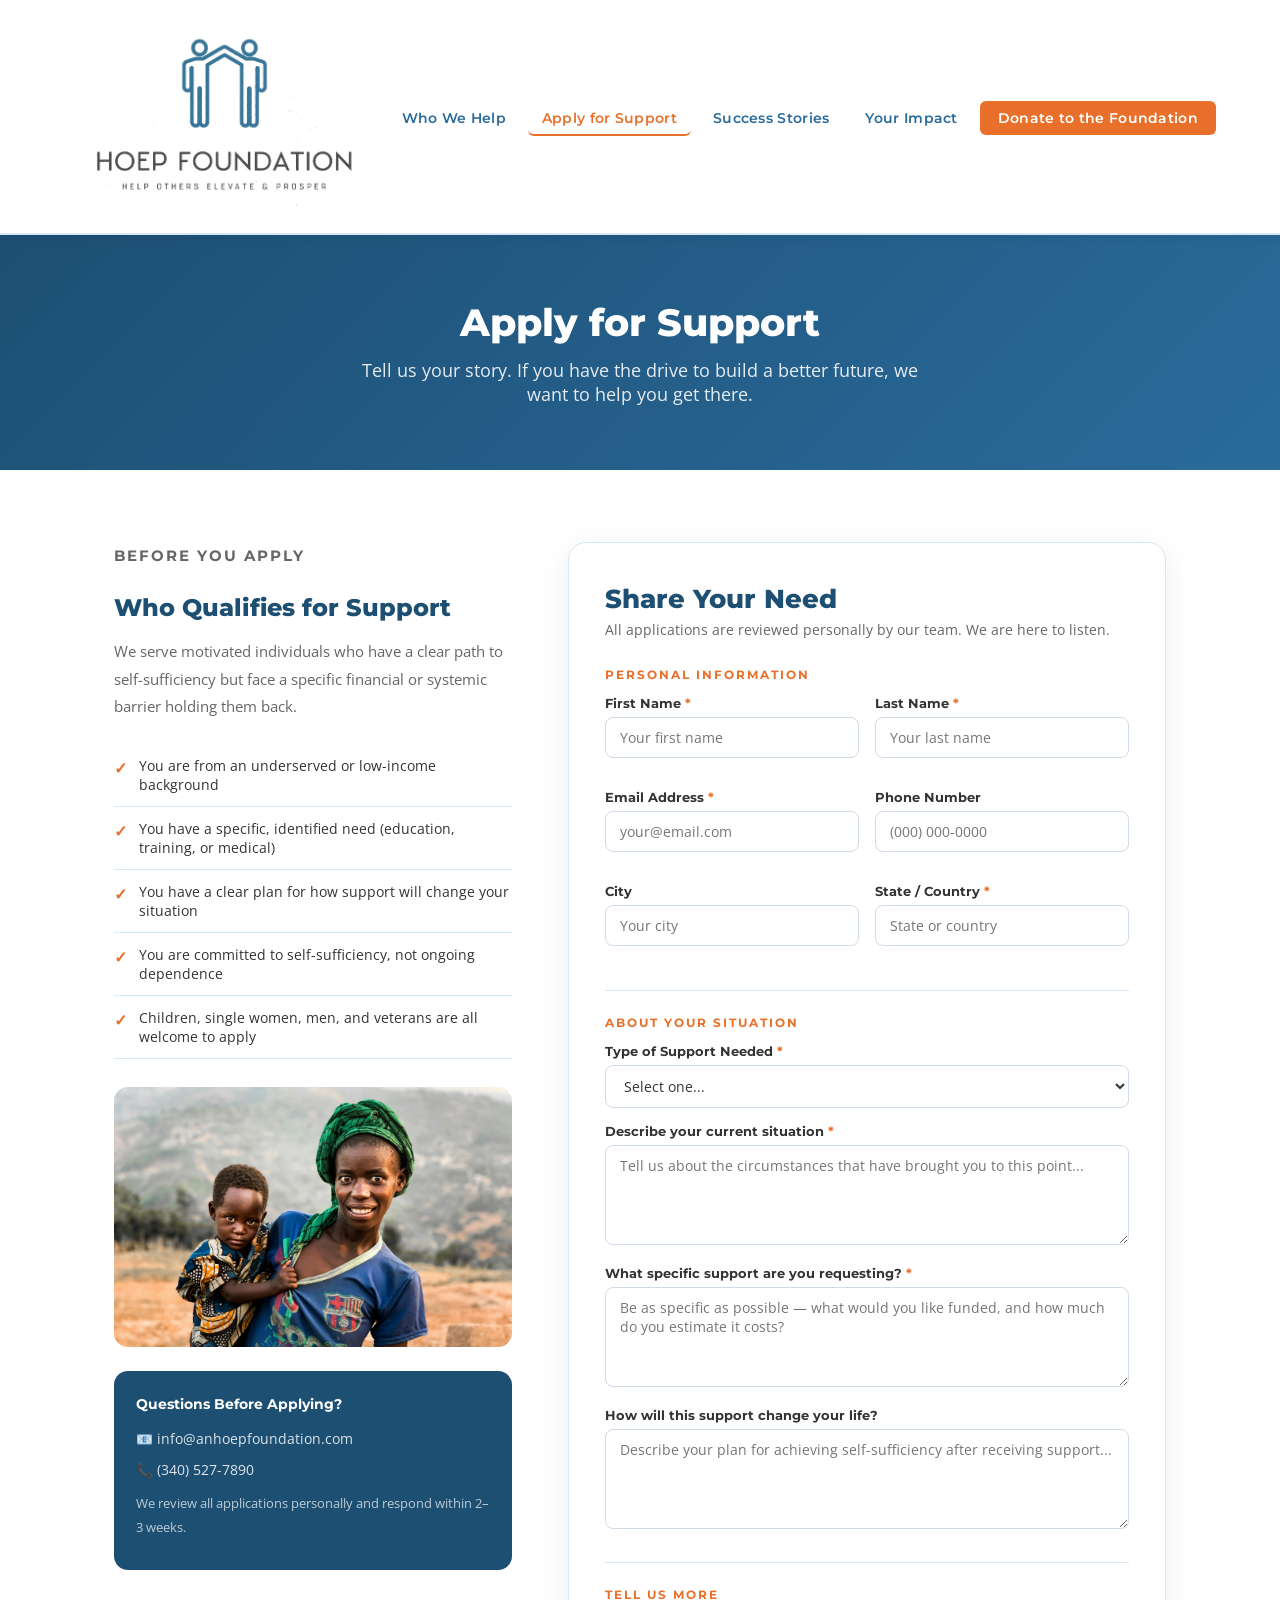
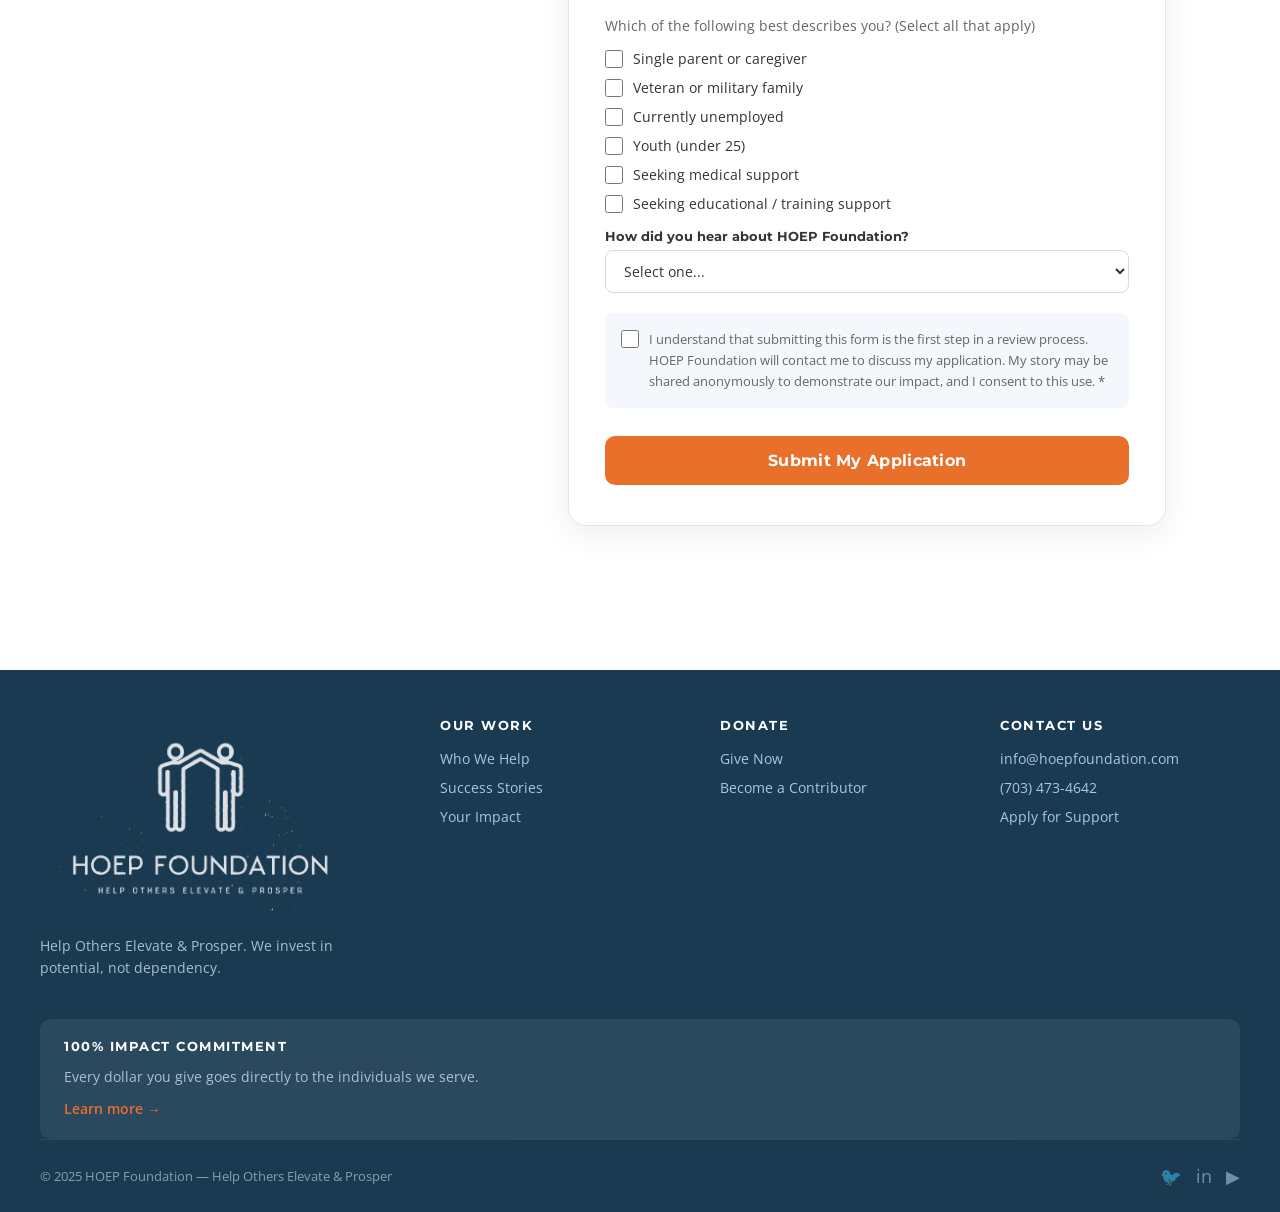
==== apply.html @ 82e65375 "Add website files" ====
<!DOCTYPE html>
<html lang="en">
<head>
<meta charset="UTF-8">
<meta name="viewport" content="width=device-width, initial-scale=1.0">
<title>Apply for Support — HOEP Foundation</title>
<link rel="stylesheet" href="styles.css">
<style>
.apply-layout {
  max-width: 1100px;
  margin: 0 auto;
  padding: 72px 24px;
  display: grid;
  grid-template-columns: 1fr 1.5fr;
  gap: 56px;
  align-items: start;
}

.apply-sidebar h2 {
  font-family: 'Montserrat', sans-serif;
  font-size: 1.5rem;
  font-weight: 800;
  color: var(--blue-dark);
  margin-bottom: 16px;
}

.apply-sidebar p {
  font-size: 0.95rem;
  line-height: 1.8;
  color: var(--gray-mid);
  margin-bottom: 24px;
}

.eligibility-list {
  list-style: none;
  margin-bottom: 28px;
}

.eligibility-list li {
  display: flex;
  gap: 12px;
  align-items: flex-start;
  padding: 12px 0;
  border-bottom: 1px solid var(--blue-light);
  font-size: 0.9rem;
  color: var(--gray-dark);
}

.eligibility-list li::before {
  content: '✓';
  color: var(--orange);
  font-weight: 700;
  font-size: 1rem;
  flex-shrink: 0;
  margin-top: 1px;
}

.apply-image {
  border-radius: 14px;
  overflow: hidden;
  height: 260px;
  margin-bottom: 24px;
}

.apply-image img {
  width: 100%;
  height: 100%;
  object-fit: cover;
}

.apply-contact-box {
  background: var(--blue-dark);
  color: white;
  border-radius: 14px;
  padding: 24px 22px;
}

.apply-contact-box h4 {
  font-family: 'Montserrat', sans-serif;
  font-size: 0.9rem;
  font-weight: 700;
  margin-bottom: 14px;
}

.apply-contact-box p {
  font-size: 0.85rem;
  opacity: 0.85;
  margin-bottom: 6px;
  color: white;
}

.apply-form-wrap {
  background: var(--white);
  border: 1.5px solid var(--blue-light);
  border-radius: 18px;
  padding: 40px 36px;
  box-shadow: 0 8px 32px rgba(0,0,0,0.07);
}

.apply-form-wrap h2 {
  font-family: 'Montserrat', sans-serif;
  font-size: 1.6rem;
  font-weight: 800;
  color: var(--blue-dark);
  margin-bottom: 6px;
}

.apply-form-wrap > p {
  color: var(--gray-mid);
  font-size: 0.9rem;
  margin-bottom: 28px;
}

.form-section-title {
  font-family: 'Montserrat', sans-serif;
  font-size: 0.75rem;
  font-weight: 700;
  text-transform: uppercase;
  letter-spacing: 2px;
  color: var(--orange);
  margin: 28px 0 14px;
  padding-top: 24px;
  border-top: 1.5px solid var(--blue-light);
}

.form-section-title:first-of-type {
  margin-top: 0;
  padding-top: 0;
  border-top: none;
}

.form-row {
  display: grid;
  grid-template-columns: 1fr 1fr;
  gap: 16px;
  margin-bottom: 16px;
}

.form-group { margin-bottom: 16px; }

.form-group label {
  display: block;
  font-family: 'Montserrat', sans-serif;
  font-size: 0.8rem;
  font-weight: 700;
  color: var(--gray-dark);
  margin-bottom: 6px;
}

.form-group label .req { color: var(--orange); }

.form-group input,
.form-group select,
.form-group textarea {
  width: 100%;
  border: 1.5px solid #d0dce8;
  border-radius: 8px;
  padding: 10px 14px;
  font-family: 'Open Sans', sans-serif;
  font-size: 0.9rem;
  color: var(--gray-dark);
  background: var(--white);
  transition: border-color 0.2s, box-shadow 0.2s;
  outline: none;
}

.form-group input:focus,
.form-group select:focus,
.form-group textarea:focus {
  border-color: var(--blue);
  box-shadow: 0 0 0 3px rgba(42,107,156,0.12);
}

.form-group textarea { resize: vertical; min-height: 100px; }

.checkbox-group {
  display: flex;
  flex-direction: column;
  gap: 10px;
  margin-bottom: 16px;
}

.checkbox-item {
  display: flex;
  align-items: flex-start;
  gap: 10px;
  font-size: 0.9rem;
  color: var(--gray-dark);
  cursor: pointer;
}

.checkbox-item input[type="checkbox"] {
  width: 18px;
  height: 18px;
  margin-top: 1px;
  accent-color: var(--blue);
  flex-shrink: 0;
}

.form-consent {
  background: var(--gray-light);
  border-radius: 8px;
  padding: 16px;
  margin: 20px 0;
}

.form-consent p {
  font-size: 0.82rem;
  color: var(--gray-mid);
  line-height: 1.6;
}

.btn-submit {
  width: 100%;
  padding: 15px;
  font-size: 1rem;
  border-radius: 10px;
  margin-top: 8px;
}

.success-message {
  display: none;
  background: #e6f4ea;
  border: 1.5px solid #4caf50;
  border-radius: 10px;
  padding: 20px;
  text-align: center;
  color: #2e7d32;
  font-family: 'Montserrat', sans-serif;
  font-size: 0.95rem;
  font-weight: 600;
  margin-top: 16px;
}

@media (max-width: 768px) {
  .apply-layout { grid-template-columns: 1fr; }
  .form-row { grid-template-columns: 1fr; }
  .apply-form-wrap { padding: 24px 20px; }
}
</style>
</head>
<body>

<nav>
  <div class="nav-inner">
    <a class="nav-logo" href="index.html">
      <img src="logo.png" alt="HOEP Foundation">
    </a>
    <ul class="nav-links">
      <li><a href="who-we-help.html">Who We Help</a></li>
      <li><a href="apply.html" class="active">Apply for Support</a></li>
      <li><a href="success-stories.html">Success Stories</a></li>
      <li><a href="index.html">Your Impact</a></li>
      <li><a href="donate.html" class="btn-donate">Donate to the Foundation</a></li>
    </ul>
  </div>
</nav>

<div class="page-hero">
  <h1>Apply for Support</h1>
  <p>Tell us your story. If you have the drive to build a better future, we want to help you get there.</p>
</div>

<div class="apply-layout">
  <div class="apply-sidebar">
    <p class="section-label">Before You Apply</p>
    <h2>Who Qualifies for Support</h2>
    <p>We serve motivated individuals who have a clear path to self-sufficiency but face a specific financial or systemic barrier holding them back.</p>
    <ul class="eligibility-list">
      <li>You are from an underserved or low-income background</li>
      <li>You have a specific, identified need (education, training, or medical)</li>
      <li>You have a clear plan for how support will change your situation</li>
      <li>You are committed to self-sufficiency, not ongoing dependence</li>
      <li>Children, single women, men, and veterans are all welcome to apply</li>
    </ul>
    <div class="apply-image">
      <img src="women.jpg" alt="Woman looking towards future">
    </div>
    <div class="apply-contact-box">
      <h4>Questions Before Applying?</h4>
      <p>📧 info@anhoepfoundation.com</p>
      <p>📞 (340) 527-7890</p>
      <p style="margin-top:10px;opacity:0.7;font-size:0.82rem;">We review all applications personally and respond within 2–3 weeks.</p>
    </div>
  </div>

  <div class="apply-form-wrap">
    <h2>Share Your Need</h2>
    <p>All applications are reviewed personally by our team. We are here to listen.</p>

    <div id="applyForm">
      <p class="form-section-title">Personal Information</p>
      <div class="form-row">
        <div class="form-group">
          <label>First Name <span class="req">*</span></label>
          <input type="text" placeholder="Your first name">
        </div>
        <div class="form-group">
          <label>Last Name <span class="req">*</span></label>
          <input type="text" placeholder="Your last name">
        </div>
      </div>
      <div class="form-row">
        <div class="form-group">
          <label>Email Address <span class="req">*</span></label>
          <input type="email" placeholder="your@email.com">
        </div>
        <div class="form-group">
          <label>Phone Number</label>
          <input type="tel" placeholder="(000) 000-0000">
        </div>
      </div>
      <div class="form-row">
        <div class="form-group">
          <label>City</label>
          <input type="text" placeholder="Your city">
        </div>
        <div class="form-group">
          <label>State / Country <span class="req">*</span></label>
          <input type="text" placeholder="State or country">
        </div>
      </div>

      <p class="form-section-title">About Your Situation</p>
      <div class="form-group">
        <label>Type of Support Needed <span class="req">*</span></label>
        <select>
          <option value="">Select one...</option>
          <option>Education Funding</option>
          <option>Vocational Training</option>
          <option>Medical Procedure / Surgery</option>
          <option>Micro-Loan / Small Business</option>
          <option>Youth / Child Program</option>
          <option>Elder Care Support</option>
          <option>Other</option>
        </select>
      </div>
      <div class="form-group">
        <label>Describe your current situation <span class="req">*</span></label>
        <textarea placeholder="Tell us about the circumstances that have brought you to this point..."></textarea>
      </div>
      <div class="form-group">
        <label>What specific support are you requesting? <span class="req">*</span></label>
        <textarea placeholder="Be as specific as possible — what would you like funded, and how much do you estimate it costs?"></textarea>
      </div>
      <div class="form-group">
        <label>How will this support change your life?</label>
        <textarea placeholder="Describe your plan for achieving self-sufficiency after receiving support..."></textarea>
      </div>

      <p class="form-section-title">Tell Us More</p>
      <p style="font-size:0.85rem;color:var(--gray-mid);margin-bottom:14px;">Which of the following best describes you? (Select all that apply)</p>
      <div class="checkbox-group">
        <label class="checkbox-item"><input type="checkbox"> Single parent or caregiver</label>
        <label class="checkbox-item"><input type="checkbox"> Veteran or military family</label>
        <label class="checkbox-item"><input type="checkbox"> Currently unemployed</label>
        <label class="checkbox-item"><input type="checkbox"> Youth (under 25)</label>
        <label class="checkbox-item"><input type="checkbox"> Seeking medical support</label>
        <label class="checkbox-item"><input type="checkbox"> Seeking educational / training support</label>
      </div>

      <div class="form-group">
        <label>How did you hear about HOEP Foundation?</label>
        <select>
          <option value="">Select one...</option>
          <option>Social Media</option>
          <option>Word of Mouth / Referral</option>
          <option>Community Organization</option>
          <option>Internet Search</option>
          <option>Other</option>
        </select>
      </div>

      <div class="form-consent">
        <label class="checkbox-item">
          <input type="checkbox">
          <p>I understand that submitting this form is the first step in a review process. HOEP Foundation will contact me to discuss my application. My story may be shared anonymously to demonstrate our impact, and I consent to this use. <span class="req">*</span></p>
        </label>
      </div>

      <button class="btn btn-secondary btn-submit" onclick="submitForm()">Submit My Application</button>
    </div>

    <div class="success-message" id="successMsg">
      🎉 Thank you for sharing your story! We have received your application and our team will reach out within 2–3 weeks. We believe in you.
    </div>
  </div>
</div>

<footer>
  <div class="footer-inner">
    <div class="footer-grid">
      <div class="footer-brand">
        <img src="logo.png" alt="HOEP Foundation">
        <p>Help Others Elevate & Prosper. We invest in potential, not dependency.</p>
      </div>
      <div class="footer-col">
        <h4>Our Work</h4>
        <a href="who-we-help.html">Who We Help</a>
        <a href="success-stories.html">Success Stories</a>
        <a href="index.html">Your Impact</a>
      </div>
      <div class="footer-col">
        <h4>Donate</h4>
        <a href="donate.html">Give Now</a>
        <a href="donate.html">Become a Contributor</a>
      </div>
      <div class="footer-col">
        <h4>Contact Us</h4>
        <a href="mailto:info@anhoepfoundation.com">info@hoepfoundation.com</a>
        <a href="tel:3405277890">(703) 473-4642</a>
        <a href="apply.html">Apply for Support</a>
      </div>
    </div>
    <div class="footer-impact">
      <h4>100% Impact Commitment</h4>
      <p>Every dollar you give goes directly to the individuals we serve.</p>
      <a href="who-we-help.html">Learn more →</a>
    </div>
    <div class="footer-bottom">
      <span>© 2025 HOEP Foundation — Help Others Elevate & Prosper</span>
      <div class="footer-social">
        <a href="#">&#x1F426;</a>
        <a href="#">in</a>
        <a href="#">&#9654;</a>
      </div>
    </div>
  </div>
</footer>

<script>
function submitForm() {
  document.getElementById('applyForm').style.display = 'none';
  document.getElementById('successMsg').style.display = 'block';
  window.scrollTo({ top: document.getElementById('successMsg').offsetTop - 100, behavior: 'smooth' });
}
</script>

</body>
</html>
---- styles.css ----
/* ===== HOEP FOUNDATION GLOBAL STYLES ===== */
@import url('https://fonts.googleapis.com/css2?family=Montserrat:wght@400;500;600;700;800&family=Open+Sans:wght@400;500;600&display=swap');

:root {
  --blue: #2A6B9C;
  --blue-dark: #1d4f73;
  --blue-light: #d6e8f5;
  --orange: #E8702A;
  --orange-light: #f5e6da;
  --gray-dark: #333;
  --gray-mid: #666;
  --gray-light: #f4f7fb;
  --white: #ffffff;
}

* { box-sizing: border-box; margin: 0; padding: 0; }

body {
  font-family: 'Open Sans', sans-serif;
  color: var(--gray-dark);
  background: var(--white);
}

/* ===== NAVBAR ===== */
nav {
  background: var(--white);
  border-bottom: 2px solid var(--blue-light);
  position: sticky;
  top: 0;
  z-index: 100;
  box-shadow: 0 2px 12px rgba(0,0,0,0.07);
}

.nav-inner {
  max-width: 1200px;
  margin: 0 auto;
  display: flex;
  align-items: center;
  justify-content: space-between;
  padding: 14px 24px;
}

.nav-logo img {
  height: 200px;
  width: auto;
}

.nav-links {
  display: flex;
  align-items: center;
  gap: 8px;
  list-style: none;
}

.nav-links a {
  text-decoration: none;
  font-family: 'Montserrat', sans-serif;
  font-size: 0.85rem;
  font-weight: 600;
  color: var(--blue);
  padding: 8px 14px;
  border-radius: 6px;
  transition: all 0.2s;
  letter-spacing: 0.3px;
}

.nav-links a:hover {
  background: var(--blue-light);
  color: var(--blue-dark);
}

.nav-links a.active {
  color: var(--orange);
  border-bottom: 2px solid var(--orange);
}

.nav-links .btn-donate {
  background: var(--orange);
  color: var(--white) !important;
  border-radius: 6px;
  padding: 9px 18px;
  border-bottom: none !important;
}

.nav-links .btn-donate:hover {
  background: #c85e20;
}

/* ===== BUTTONS ===== */
.btn {
  display: inline-block;
  padding: 12px 28px;
  border-radius: 6px;
  font-family: 'Montserrat', sans-serif;
  font-size: 0.9rem;
  font-weight: 700;
  text-decoration: none;
  cursor: pointer;
  border: none;
  transition: all 0.2s;
  letter-spacing: 0.3px;
}

.btn-primary {
  background: var(--blue);
  color: var(--white);
}

.btn-primary:hover { background: var(--blue-dark); }

.btn-secondary {
  background: var(--orange);
  color: var(--white);
}

.btn-secondary:hover { background: #c85e20; }

.btn-outline {
  background: transparent;
  color: var(--blue);
  border: 2px solid var(--blue);
}

.btn-outline:hover {
  background: var(--blue);
  color: var(--white);
}

/* ===== FOOTER ===== */
footer {
  background: #1a3a52;
  color: #cce0ef;
  padding: 48px 24px 24px;
  margin-top: 72px;
}

.footer-inner {
  max-width: 1200px;
  margin: 0 auto;
}

.footer-grid {
  display: grid;
  grid-template-columns: 1.5fr 1fr 1fr 1fr;
  gap: 40px;
  margin-bottom: 40px;
}

.footer-brand img {
  height: 200px;
  margin-bottom: 12px;
  filter: brightness(0) invert(1);
  opacity: 0.85;
}

.footer-brand p {
  font-size: 0.85rem;
  line-height: 1.6;
  opacity: 0.8;
}

.footer-col h4 {
  font-family: 'Montserrat', sans-serif;
  font-size: 0.8rem;
  font-weight: 700;
  text-transform: uppercase;
  letter-spacing: 1.5px;
  color: var(--white);
  margin-bottom: 16px;
}

.footer-col a {
  display: block;
  color: #a8c8e0;
  text-decoration: none;
  font-size: 0.88rem;
  margin-bottom: 10px;
  transition: color 0.2s;
}

.footer-col a:hover { color: var(--white); }

.footer-impact {
  background: rgba(255,255,255,0.07);
  border-radius: 10px;
  padding: 20px 24px;
}

.footer-impact h4 {
  font-family: 'Montserrat', sans-serif;
  font-size: 0.8rem;
  font-weight: 700;
  text-transform: uppercase;
  letter-spacing: 1.5px;
  color: var(--white);
  margin-bottom: 12px;
}

.footer-impact p {
  font-size: 0.85rem;
  line-height: 1.6;
  opacity: 0.8;
  margin-bottom: 10px;
}

.footer-impact a {
  color: var(--orange);
  font-size: 0.85rem;
  text-decoration: none;
  font-weight: 600;
}

.footer-bottom {
  border-top: 1px solid rgba(255,255,255,0.12);
  padding-top: 24px;
  display: flex;
  justify-content: space-between;
  align-items: center;
  font-size: 0.82rem;
  opacity: 0.6;
}

.footer-social {
  display: flex;
  gap: 14px;
}

.footer-social a {
  color: #a8c8e0;
  font-size: 1.1rem;
  text-decoration: none;
  transition: color 0.2s;
}

.footer-social a:hover { color: var(--white); }

/* ===== PAGE HERO ===== */
.page-hero {
  background: linear-gradient(135deg, var(--blue-dark) 0%, var(--blue) 100%);
  color: var(--white);
  padding: 64px 24px;
  text-align: center;
}

.page-hero h1 {
  font-family: 'Montserrat', sans-serif;
  font-size: 2.4rem;
  font-weight: 800;
  margin-bottom: 12px;
}

.page-hero p {
  font-size: 1.1rem;
  opacity: 0.88;
  max-width: 600px;
  margin: 0 auto;
}

/* ===== SECTION TITLES ===== */
.section-title {
  font-family: 'Montserrat', sans-serif;
  font-size: 1.9rem;
  font-weight: 800;
  color: var(--blue-dark);
  margin-bottom: 10px;
}

.section-label {
  font-family: 'Montserrat', sans-serif;
  font-size: 0.75rem;
  font-weight: 700;
  text-transform: uppercase;
  letter-spacing: 2px;
  color: var(--orange);
  margin-bottom: 8px;
}

/* Mobile responsive nav */
@media (max-width: 768px) {
  .nav-links { display: none; }
  .footer-grid { grid-template-columns: 1fr 1fr; }
  .page-hero h1 { font-size: 1.7rem; }
}
/* Custom layout adjustment to center the two success cards */
.success-cards {
    display: grid !important;
    grid-template-columns: repeat(2, 1fr) !important;
    gap: 30px;
    max-width: 900px;
    margin-left: auto;
    margin-right: auto;
    margin-bottom: 40px;
}
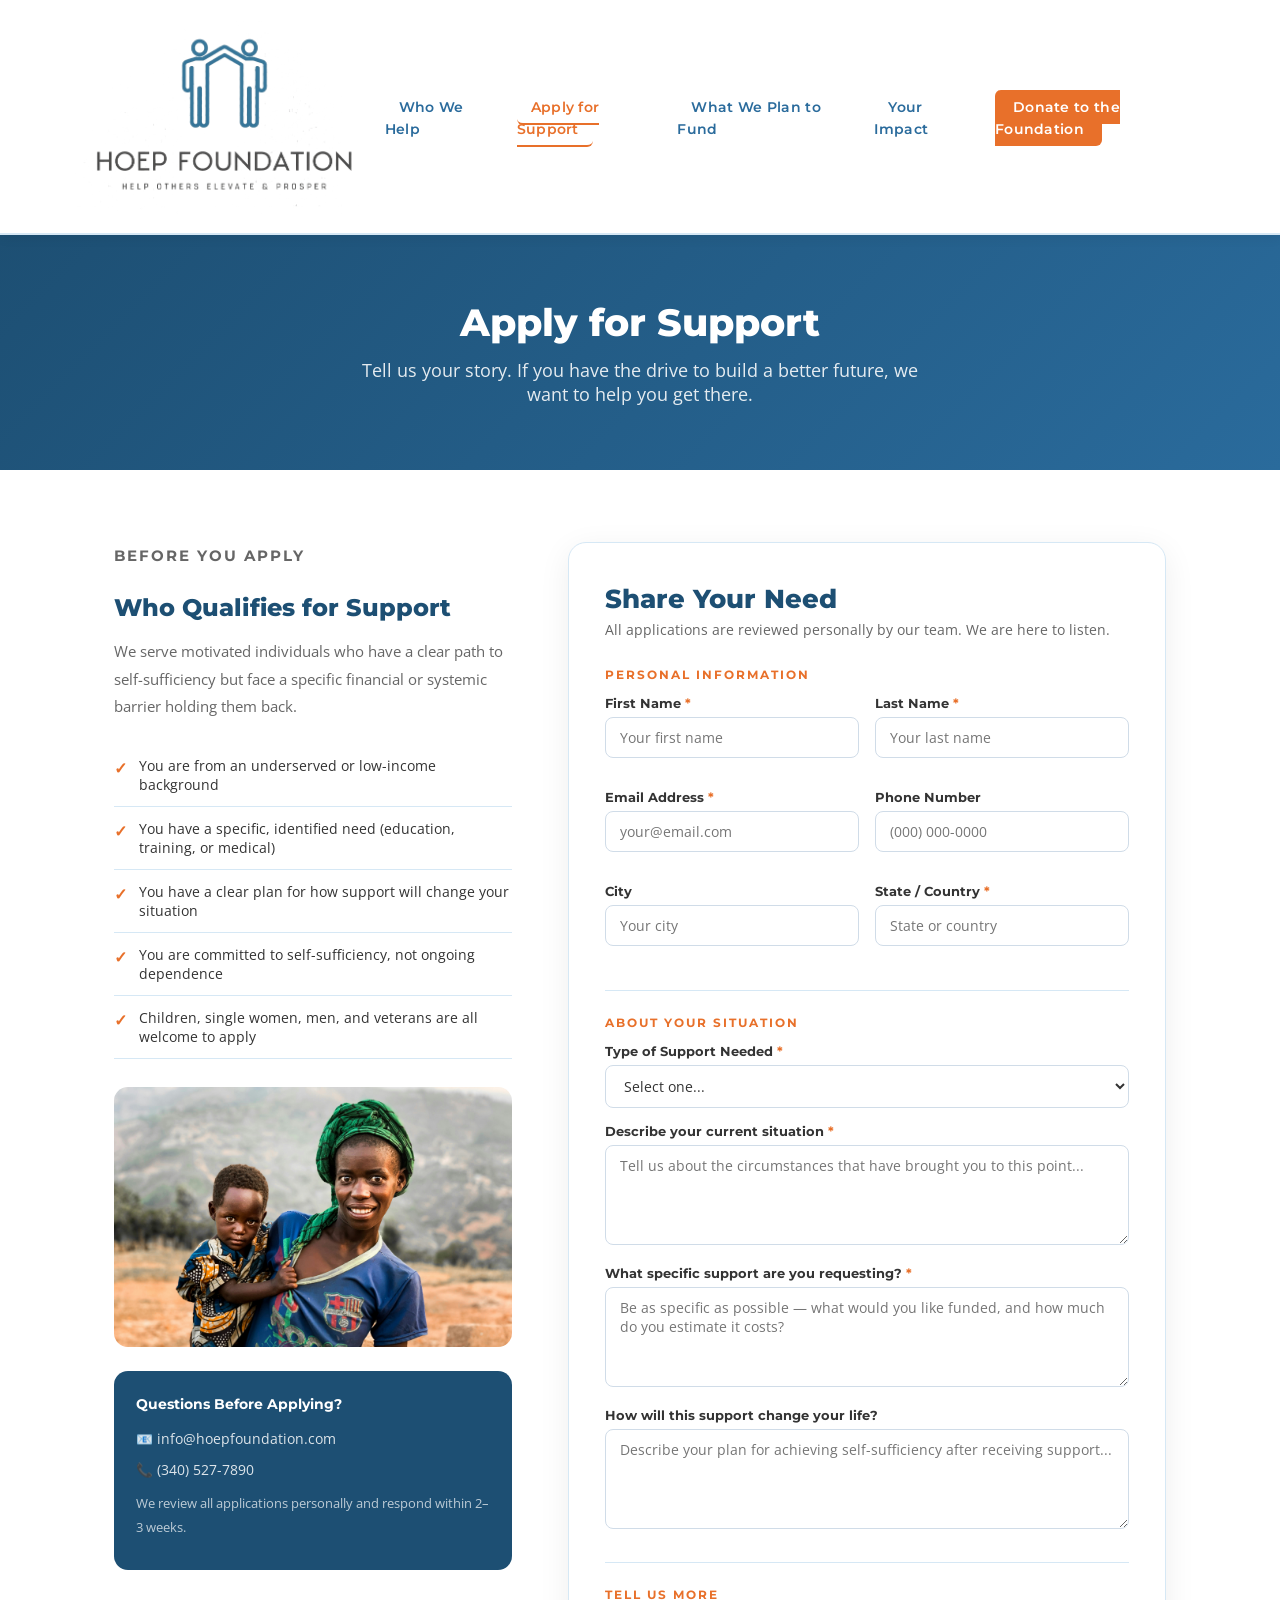
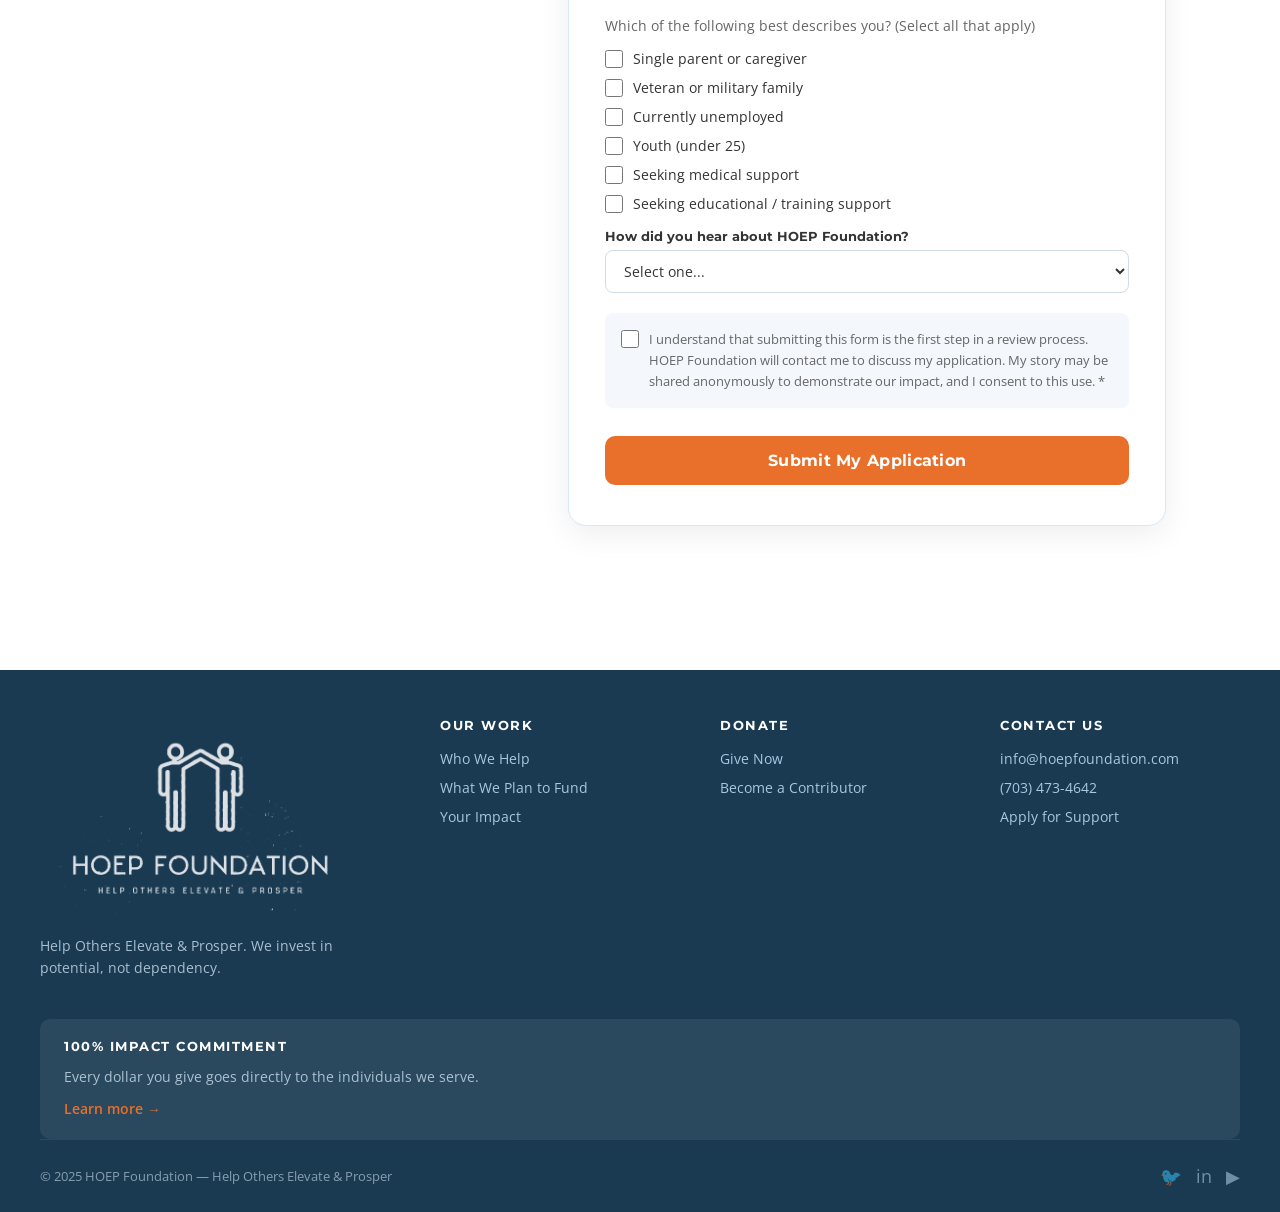
==== commit c90fd00c: "Reframe stories as examples of planned support; fix contact email and phone links; honest homepage s" ====
--- a/apply.html
+++ b/apply.html
@@ -249,7 +249,7 @@
     <ul class="nav-links">
       <li><a href="who-we-help.html">Who We Help</a></li>
       <li><a href="apply.html" class="active">Apply for Support</a></li>
-      <li><a href="success-stories.html">Success Stories</a></li>
+      <li><a href="success-stories.html">What We Plan to Fund</a></li>
       <li><a href="index.html">Your Impact</a></li>
       <li><a href="donate.html" class="btn-donate">Donate to the Foundation</a></li>
     </ul>
@@ -278,7 +278,7 @@
     </div>
     <div class="apply-contact-box">
       <h4>Questions Before Applying?</h4>
-      <p>📧 info@anhoepfoundation.com</p>
+      <p>📧 info@hoepfoundation.com</p>
       <p>📞 (340) 527-7890</p>
       <p style="margin-top:10px;opacity:0.7;font-size:0.82rem;">We review all applications personally and respond within 2–3 weeks.</p>
     </div>
@@ -397,7 +397,7 @@
       <div class="footer-col">
         <h4>Our Work</h4>
         <a href="who-we-help.html">Who We Help</a>
-        <a href="success-stories.html">Success Stories</a>
+        <a href="success-stories.html">What We Plan to Fund</a>
         <a href="index.html">Your Impact</a>
       </div>
       <div class="footer-col">
@@ -407,8 +407,8 @@
       </div>
       <div class="footer-col">
         <h4>Contact Us</h4>
-        <a href="mailto:info@anhoepfoundation.com">info@hoepfoundation.com</a>
-        <a href="tel:3405277890">(703) 473-4642</a>
+        <a href="mailto:info@hoepfoundation.com">info@hoepfoundation.com</a>
+        <a href="tel:+17034734642">(703) 473-4642</a>
         <a href="apply.html">Apply for Support</a>
       </div>
     </div>
